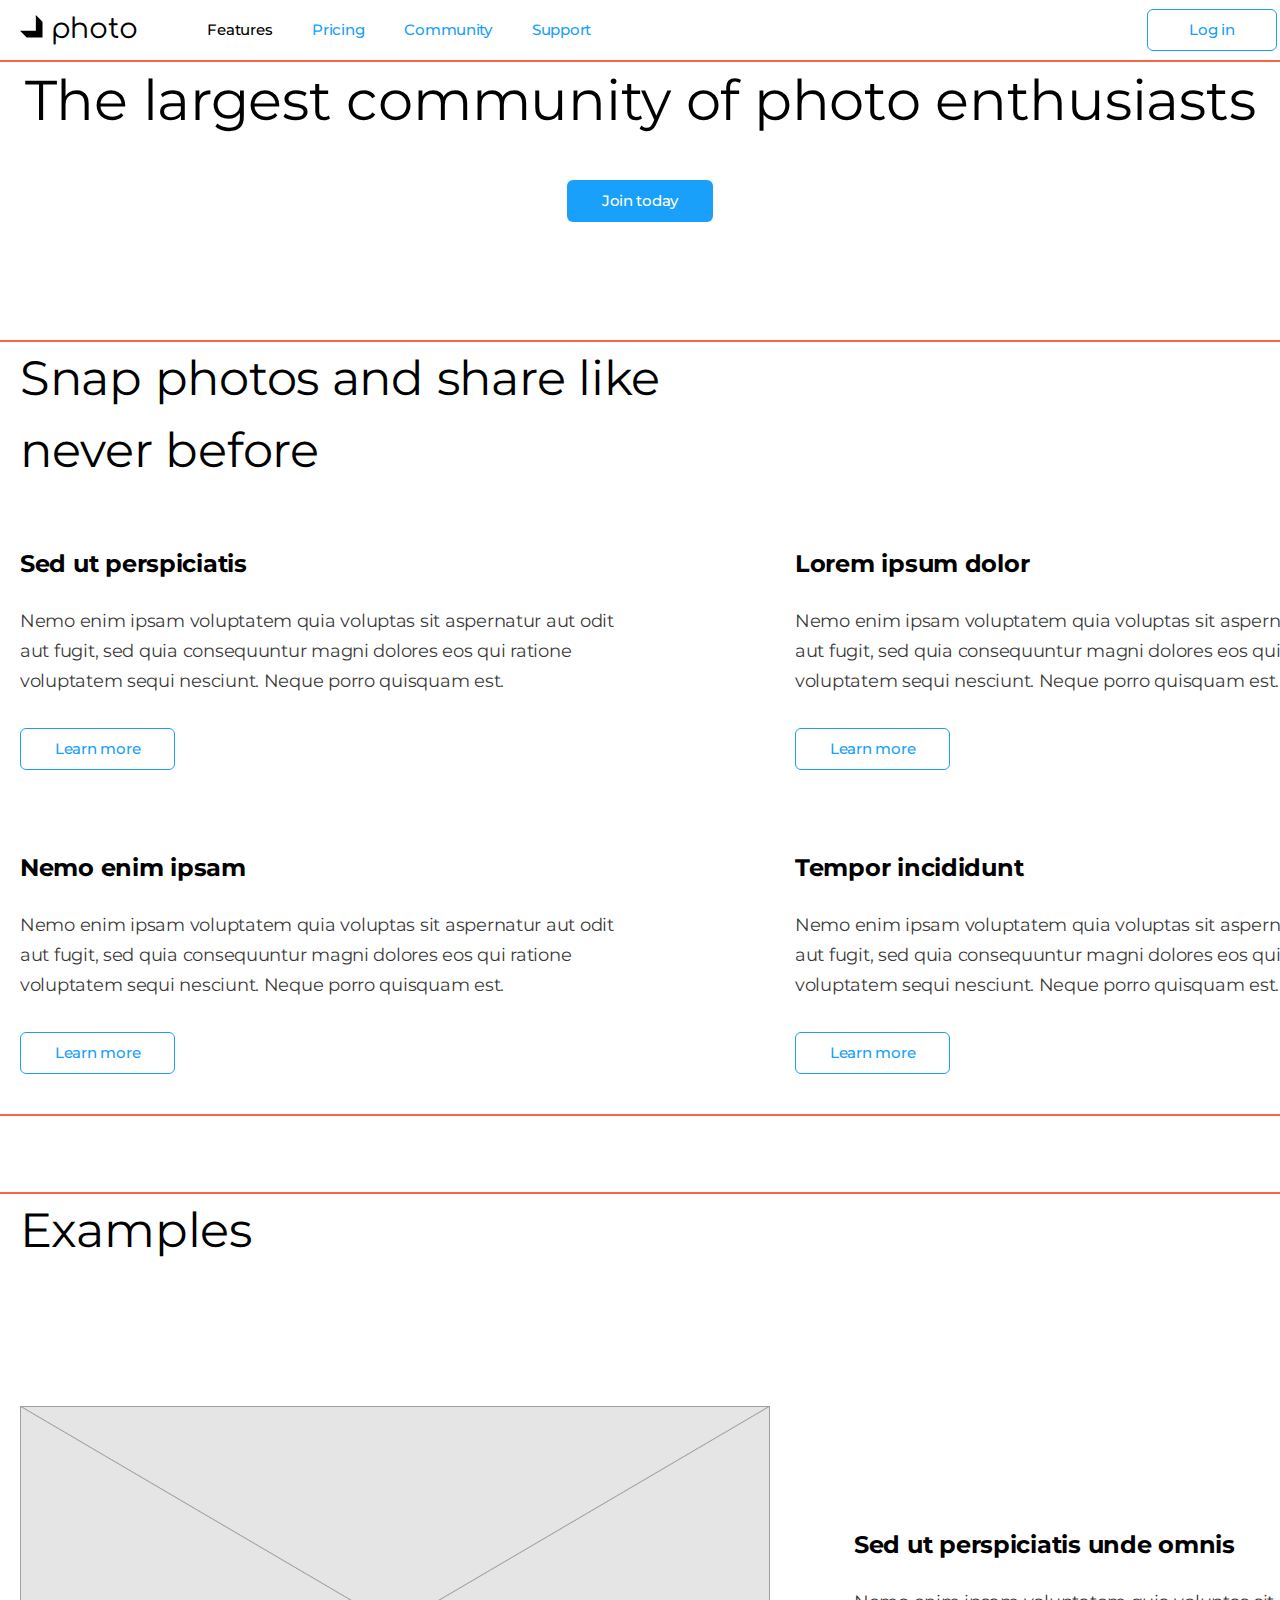
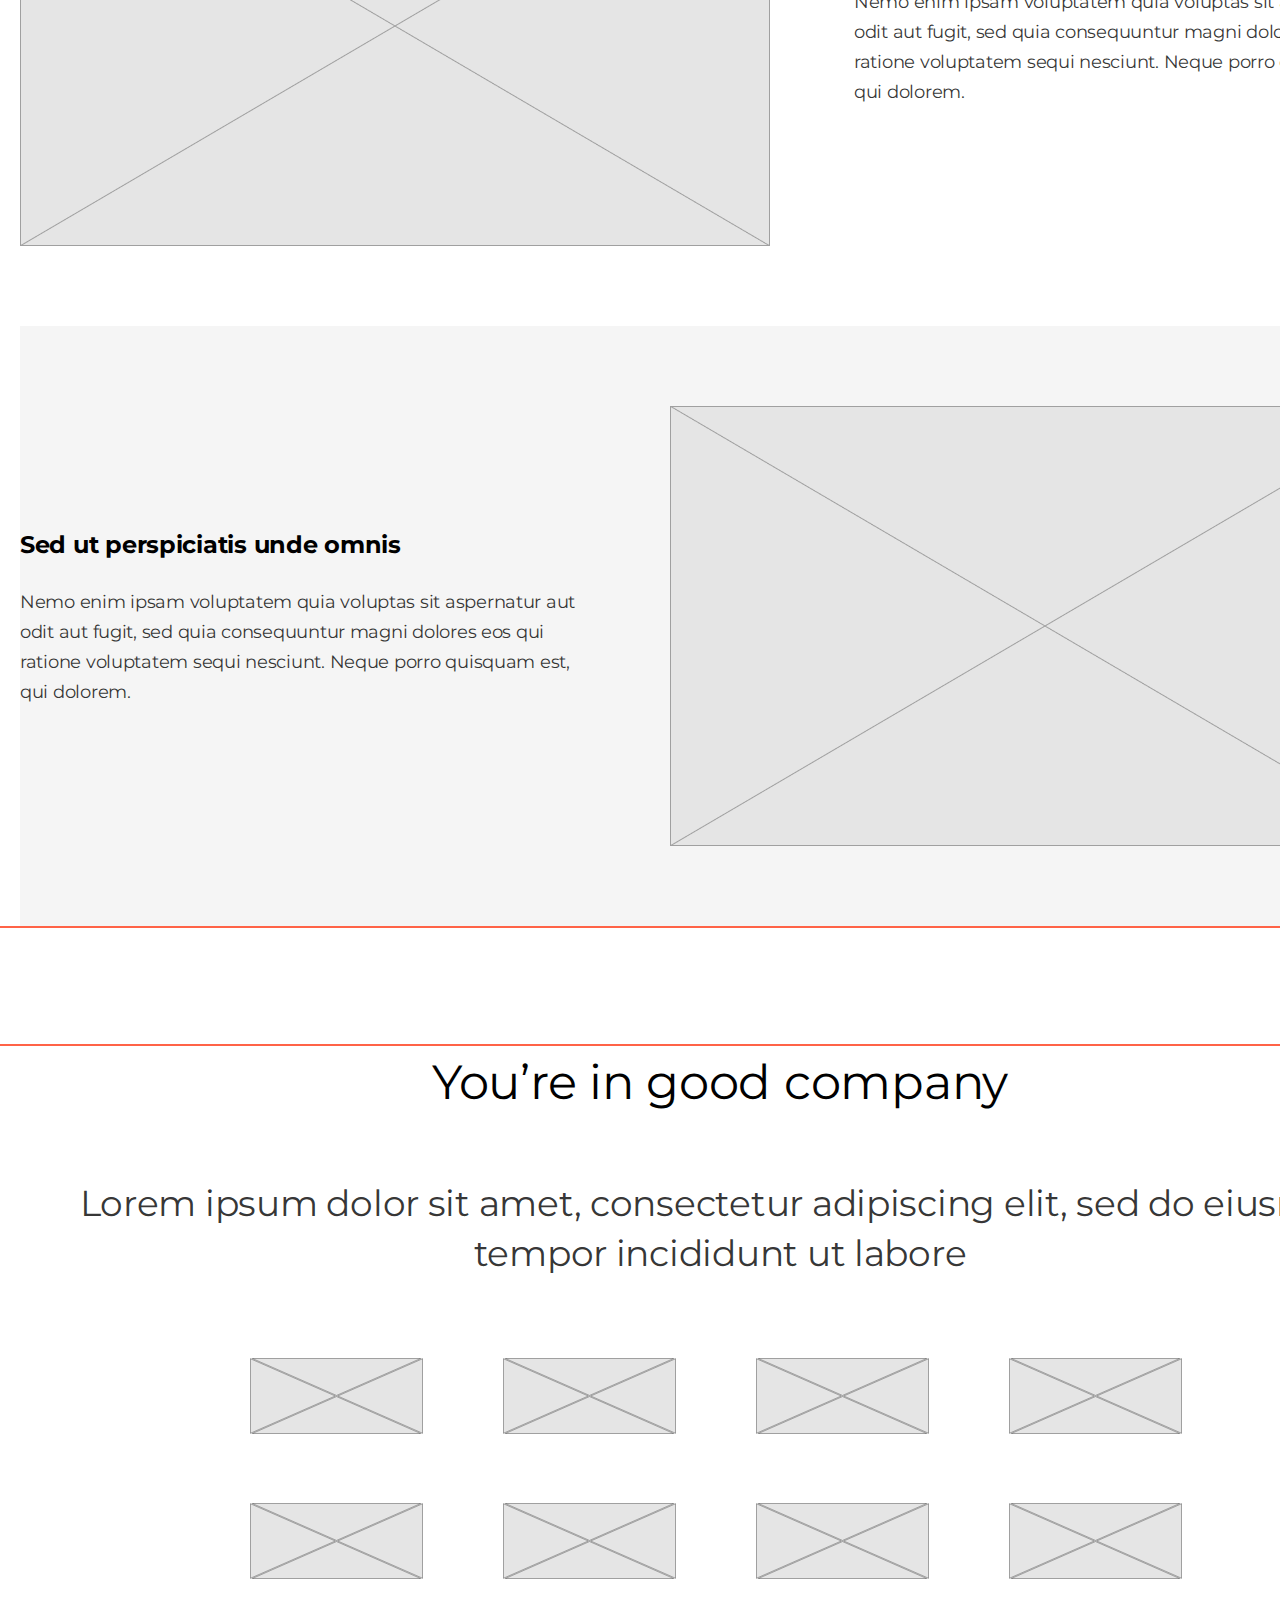
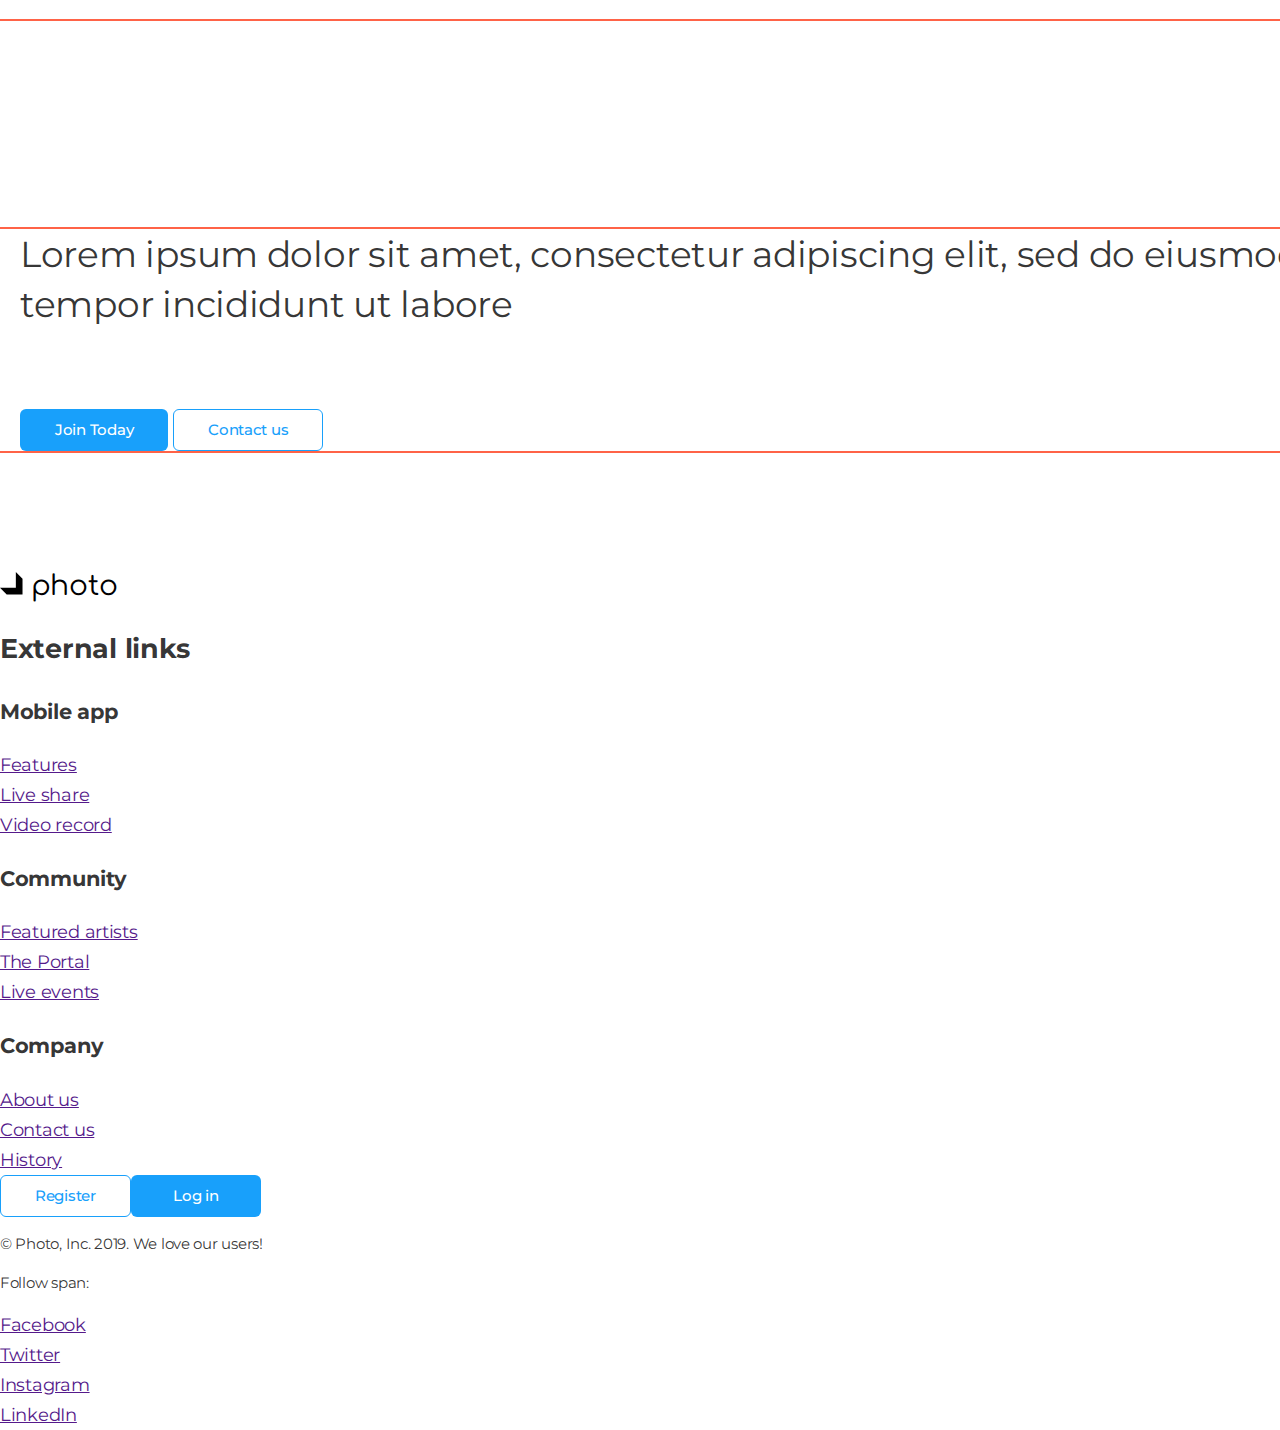
==== index.html @ 089f8cf5 "Лекція про Флекси" ====
<!DOCTYPE html>
<html lang="en">
  <head>
    <meta charset="UTF-8" />
    <meta name="viewport" content="width=device-width, initial-scale=1.0" />
    <title>Photo app</title>
    <link
      href="https://fonts.googleapis.com/css2?family=Comfortaa&family=Montserrat:wght@400;500;700&display=swap"
      rel="stylesheet"
    />
    <link
      rel="stylesheet"
      href="https://cdnjs.cloudflare.com/ajax/libs/modern-normalize/0.6.0/modern-normalize.min.css"
    />
    <link rel="stylesheet" href="./css/main.css" />
  </head>
  <body>
    <!-- Шапка сайта -->
    <header class="page-header">
      <nav class="container main-nav">
        <a href="./index.html" class="logo">
          <img src="./images/logo.svg" alt="Логотип компании" />
          photo
        </a>

        <ul class="site-nav list">
          <li class="item"><a href="" class="link current">Features</a></li>
          <li class="item"><a href="" class="link">Pricing</a></li>
          <li class="item"><a href="" class="link">Community</a></li>
          <li class="item"><a href="" class="link">Support</a></li>
        </ul>

        <ul class="auth-nav list">
          <li class="item"><a href="" class="button secondary">Log in</a></li>
          <li class="item"><a href="" class="button primary">Register</a></li>
        </ul>
      </nav>
    </header>

    <!-- <div class="test-container">
      <div class="flex-container">
        <div class="flex-element">
          Lorem ipsum dolor sit amet consectetur adipisicing elit. Vel earum,
          repellat ipsa voluptatibus blanditiis sequi provident, quis
          consequuntur labore in vitae vero officia, id eius tenetur quisquam
          voluptatum repellendus impedit.
        </div>
        <div class="flex-element">
          Nisi nostrum iusto itaque, tempora quia aut rem quibusdam, a repellat
          eveniet ipsam? Nobis alias explicabo aut culpa illo quis quasi
          officia, vitae veniam hic iure earum, ea fugit asperiores!
        </div>
        <div class="flex-element">
          Sed provident nostrum praesentium exercitationem nisi labore dolorem,
          cupiditate repellat pariatur tempora commodi vitae ut nobis vel ex
          corporis quia ducimus? Iusto, asperiores? Veniam porro neque
          consequatur quo eius animi.
        </div>
        <div class="flex-element">
          Distinctio maiores consequuntur tenetur, veniam sint commodi quasi
          ipsa rerum error sapiente officia laudantium perspiciatis, facere iure
          molestiae minus animi id obcaecati illum. Maxime modi reiciendis
          deleniti nostrum minima aliquam!
        </div>
        <div class="flex-element">
          Voluptas voluptatibus fugit error sit numquam ratione pariatur, minima
          facilis cupiditate amet sunt iste eius inventore rerum excepturi esse
          quidem blanditiis impedit perferendis voluptates fugiat assumenda
          reprehenderit dolorem nihil? Deleniti.
        </div>
        <div class="flex-element">
          Quibusdam, debitis. Veniam iure, asperiores dolorum ullam mollitia
          sapiente cum non consequatur saepe vero culpa eligendi laboriosam
          earum dolorem adipisci quaerat ducimus nostrum dignissimos. Dolores
          nesciunt nemo quidem magni nostrum!
        </div>
      </div>
    </div> -->

    <main>
      <!-- Герой -->
      <section class="hero">
        <h1 class="hero-title">The largest community of photo enthusiasts</h1>
        <a href="" class="button primary">Join today</a>
      </section>

      <!-- Преимущества -->
      <section class="section">
        <div class="container">
          <h2 class="section-title">
            Snap photos and share like <br />never before
          </h2>

          <ul class="feature-list list">
            <li class="item">
              <h3 class="title">Sed ut perspiciatis</h3>
              <p>
                Nemo enim ipsam voluptatem quia voluptas sit aspernatur aut odit
                aut fugit, sed quia consequuntur magni dolores eos qui ratione
                voluptatem sequi nesciunt. Neque porro quisquam est.
              </p>
              <a href="" class="button secondary">Learn more</a>
            </li>
            <li class="item">
              <h3 class="title">Lorem ipsum dolor</h3>
              <p>
                Nemo enim ipsam voluptatem quia voluptas sit aspernatur aut odit
                aut fugit, sed quia consequuntur magni dolores eos qui ratione
                voluptatem sequi nesciunt. Neque porro quisquam est.
              </p>
              <a href="" class="button secondary">Learn more</a>
            </li>
            <li class="item">
              <h3 class="title">Nemo enim ipsam</h3>
              <p>
                Nemo enim ipsam voluptatem quia voluptas sit aspernatur aut odit
                aut fugit, sed quia consequuntur magni dolores eos qui ratione
                voluptatem sequi nesciunt. Neque porro quisquam est.
              </p>
              <a href="" class="button secondary">Learn more</a>
            </li>
            <li class="item">
              <h3 class="title">Tempor incididunt</h3>
              <p>
                Nemo enim ipsam voluptatem quia voluptas sit aspernatur aut odit
                aut fugit, sed quia consequuntur magni dolores eos qui ratione
                voluptatem sequi nesciunt. Neque porro quisquam est.
              </p>
              <a href="" class="button secondary">Learn more</a>
            </li>
          </ul>
        </div>
      </section>

      <!-- Примеры работ -->
      <section class="section no-padding">
        <div class="container">
          <h2 class="section-title">Examples</h2>

          <ul class="work-list list">
            <li class="item">
              <img
                src="./images/placeholder.png"
                alt="Зимний лес"
                width="750"
              />
              <div class="content">
                <h3 class="title">Sed ut perspiciatis unde omnis</h3>
                <p>
                  Nemo enim ipsam voluptatem quia voluptas sit aspernatur aut
                  odit aut fugit, sed quia consequuntur magni dolores eos qui
                  ratione voluptatem sequi nesciunt. Neque porro quisquam est,
                  qui dolorem.
                </p>
              </div>
            </li>
            <li class="item">
              <img src="./images/placeholder.png" alt="Поле" width="750" />
              <div class="content">
                <h3 class="title">Sed ut perspiciatis unde omnis</h3>
                <p>
                  Nemo enim ipsam voluptatem quia voluptas sit aspernatur aut
                  odit aut fugit, sed quia consequuntur magni dolores eos qui
                  ratione voluptatem sequi nesciunt. Neque porro quisquam est,
                  qui dolorem.
                </p>
              </div>
            </li>
          </ul>
        </div>
      </section>

      <!-- Клиенты -->
      <section class="section">
        <div class="container">
          <h2 class="section-title centered">You’re in good company</h2>
          <p class="section-description centered">
            Lorem ipsum dolor sit amet, consectetur adipiscing elit, sed do
            eiusmod tempor incididunt ut labore
          </p>

          <ul class="client-list list">
            <li>
              <a href=""
                ><img src="./images/client.svg" alt="Логотип компании"
              /></a>
            </li>
            <li>
              <a href=""
                ><img src="./images/client.svg" alt="Логотип компании"
              /></a>
            </li>
            <li>
              <a href=""
                ><img src="./images/client.svg" alt="Логотип компании"
              /></a>
            </li>
            <li>
              <a href=""
                ><img src="./images/client.svg" alt="Логотип компании"
              /></a>
            </li>
            <li>
              <a href=""
                ><img src="./images/client.svg" alt="Логотип компании"
              /></a>
            </li>
            <li>
              <a href=""
                ><img src="./images/client.svg" alt="Логотип компании"
              /></a>
            </li>
            <li>
              <a href=""
                ><img src="./images/client.svg" alt="Логотип компании"
              /></a>
            </li>
            <li>
              <a href=""
                ><img src="./images/client.svg" alt="Логотип компании"
              /></a>
            </li>
          </ul>
        </div>
      </section>

      <!-- Регистрация -->
      <section class="section">
        <div class="container">
          <p class="section-description">
            Lorem ipsum dolor sit amet, consectetur adipiscing elit, sed do
            eiusmod tempor incididunt ut labore
          </p>

          <div>
            <a href="" class="button primary">Join Today</a>
            <a href="" class="button secondary">Contact us</a>
          </div>
        </div>
      </section>
    </main>

    <!-- Футер -->
    <footer class="page-footer">
      <a href="./index.html" class="logo">
        <img src="./images/logo.svg" alt="Логотип компании" />
        photo
      </a>

      <section>
        <h2>External links</h2>

        <h3>Mobile app</h3>
        <ul class="list">
          <li><a href="">Features</a></li>
          <li><a href="">Live share</a></li>
          <li><a href="">Video record</a></li>
        </ul>

        <h3>Community</h3>
        <ul class="list">
          <li><a href="">Featured artists</a></li>
          <li><a href="">The Portal</a></li>
          <li><a href="">Live events</a></li>
        </ul>

        <h3>Company</h3>
        <ul class="list">
          <li><a href="">About us</a></li>
          <li><a href="">Contact us</a></li>
          <li><a href="">History</a></li>
        </ul>
      </section>

      <ul class="auth-nav list">
        <li><a href="" class="button secondary">Register</a></li>
        <li><a href="" class="button primary">Log in</a></li>
      </ul>

      <p class="copyright">&#169; Photo, Inc. 2019. We love our users!</p>

      <div class="social">
        <p class="label">Follow span:</p>

        <ul class="list">
          <li><a href="" aria-label="Ссылка на Facebook">Facebook</a></li>
          <li><a href="" aria-label="Ссылка на Twitter">Twitter</a></li>
          <li><a href="" aria-label="Ссылка на Instagram">Instagram</a></li>
          <li><a href="" aria-label="Ссылка на LinkedIn">LinkedIn</a></li>
        </ul>
      </div>
    </footer>
  </body>
</html>
---- css/main.css ----
/* цвет основного текста #000000 */
/* вторичный цвет текста  rgba(0, 0, 0, 0.8); */
/* белый #FFFFFF  */
/* акцент #18A0FB */
/* вторичный цвет фона #F5F5F5; */

:root {
  --primary-text-color: rgba(0, 0, 0, 0.8);
  --title-text-color: #000000;
  --accent-color: #18a0fb;
  --primary-white-color: #ffffff;
  --secondary-bg-color: #f5f5f5;
}

body {
  background-color: var(--primary-white-color);
  color: var(--primary-text-color);

  font-family: Montserrat, sans-serif;
  letter-spacing: -0.015em;
  font-size: 18px;
  line-height: 1.67;
}

/* Утиилиты */

.list {
  padding: 0;
  margin: 0;
  list-style: none;
}

.container {
  margin-left: auto;
  margin-right: auto;
  width: 1440px;
  padding-left: 20px;
  padding-right: 20px;
  outline: 2px solid tomato;
}

/* Logo */

.logo {
  color: var(--title-text-color);
  font-family: Comfortaa, cursive;

  font-size: 28px;
  line-height: 1.14;
  text-decoration: none;
}

.logo:hover {
  color: var(--accent-color);
}

/* Page header */

.page-header {
}

/* Main nav */

.main-nav {
  display: flex;
  align-items: center;
}

/* Site nav */
.site-nav {
  display: flex;
  margin-left: 70px;
}

.site-nav .item {
  /* background-color: tomato; */
}

.site-nav .item + .item {
  margin-left: 40px;
}

/* .site-nav .item:not(:last-child) {
  margin-right: 40px;
} */

.site-nav .link {
  display: block;
  padding-top: 21px;
  padding-bottom: 21px;

  color: var(--accent-color);
  font-weight: 500;
  font-size: 15px;
  line-height: 1.2;
  text-decoration: none;
}

.site-nav .link:hover,
.site-nav .link:focus {
  color: var(--title-text-color);
}

.site-nav .link.current {
  color: var(--title-text-color);
}

/* Auth nav */
.auth-nav {
  display: flex;
  margin-left: auto;
}

.auth-nav .item + .item {
  margin-left: 12px;
}

/* Hero */

.hero {
  text-align: center;
}

.hero-title {
  margin-top: 0;
  margin-bottom: 40px;

  color: var(--title-text-color);
  font-weight: 400;
  font-size: 56px;
  line-height: 1.43;
}

/* Section */

.section {
  padding-top: 120px;
  padding-bottom: 120px;
}

.section.no-padding {
  padding-top: 0;
  padding-bottom: 0;
}

.section-title {
  margin-top: 0;
  margin-bottom: 60px;

  color: var(--title-text-color);

  font-weight: 400;
  font-size: 48px;
  line-height: 1.5;
}

.section-title.centered,
.section-description.centered {
  text-align: center;
}

.section-description {
  margin-top: 0;
  margin-bottom: 80px;
  font-size: 36px;
  line-height: 1.39;
}

/* Features и Examples */

.feature-list {
  display: flex;
  flex-wrap: wrap;
  margin: -40px -75px;
}

.feature-list .item {
  width: 625px;
  margin: 40px 75px;
}

.feature-list .title,
.work-list .title {
  margin-top: 0;
  margin-bottom: 24px;
  color: var(--title-text-color);

  font-weight: 700;
  font-size: 24px;
  line-height: 1.5;
}

/* Works */

.work-list > .item {
  display: flex;
  align-items: center;
  padding-top: 80px;
  padding-bottom: 80px;
  background-color: var(--primary-white-color);
}

.work-list > .item:nth-child(2n) {
  flex-direction: row-reverse;
  background-color: var(--secondary-bg-color);
}

.feature-list p {
  margin-top: 0;
  margin-bottom: 32px;
}

.work-list > .item:nth-child(2n + 1) > .content {
  margin-left: 84px;
}

.work-list > .item:nth-child(2n) > .content {
  margin-right: 84px;
}

/* Clients */

.client-list {
  display: flex;
  flex-wrap: wrap;
  width: 1020px;
  margin: -30px -40px;
  margin-left: auto;
  margin-right: auto;
}

.client-list li {
  margin: 30px 40px;
}
/* Button */

.button {
  display: inline-block;
  border: 1px solid transparent;
  border-radius: 6px;
  padding: 11px 34px;
  min-width: 130px;

  color: var(--title-text-color);
  background-color: var(--primary-white-color);

  font-weight: 500;
  font-size: 15px;
  line-height: 1.2;
  text-decoration: none;
  text-align: center;
}

.button.primary {
  color: var(--primary-white-color);
  background-color: var(--accent-color);
}

.button.secondary {
  border-color: var(--accent-color);

  color: var(--accent-color);
  background-color: var(--primary-white-color);
}

/* Footer */

.copyright {
  font-size: 15px;
  line-height: 1.6;
}

.social > .label {
  font-size: 15px;
  line-height: 1.6;
}

.test-container {
  width: 1230px;
  padding-left: 15px;
  padding-right: 15px;
  margin-left: auto;
  margin-right: auto;
}

.flex-container {
  display: flex;
  flex-wrap: wrap;
  background-color: teal;
  margin: -15px;
}

.flex-element {
  width: 380px;
  margin: 15px;

  /* calc((100% - кол-во маржинов в строке * значение маржина) / кол-во элементов в строке */
  /* width: calc((100% - 60px) / 3); */
  /* margin-right: 30px; */
  /* margin-bottom: 30px; */

  background-color: tomato;

  /* margin-right: 30px;
  margin-bottom: 30px; */
}

/* .flex-element:nth-child(3n) {
  margin-right: 0;
}
.flex-element:nth-last-child(-n + 3) {
  margin-bottom: 0;
} */

/* .flex-element:nth-child(3n) {
  margin-right: 0;
}
.flex-element:nth-last-child(-n + 3) {
  margin-bottom: 0;
} */

/* Альтернатива */
/* .flex-element:not(:nth-child(3n)) {
  margin-right: 30px;
} */

/* .flex-element:not(:nth-last-child(-n + 3)) {
  margin-bottom: 30px;
} */
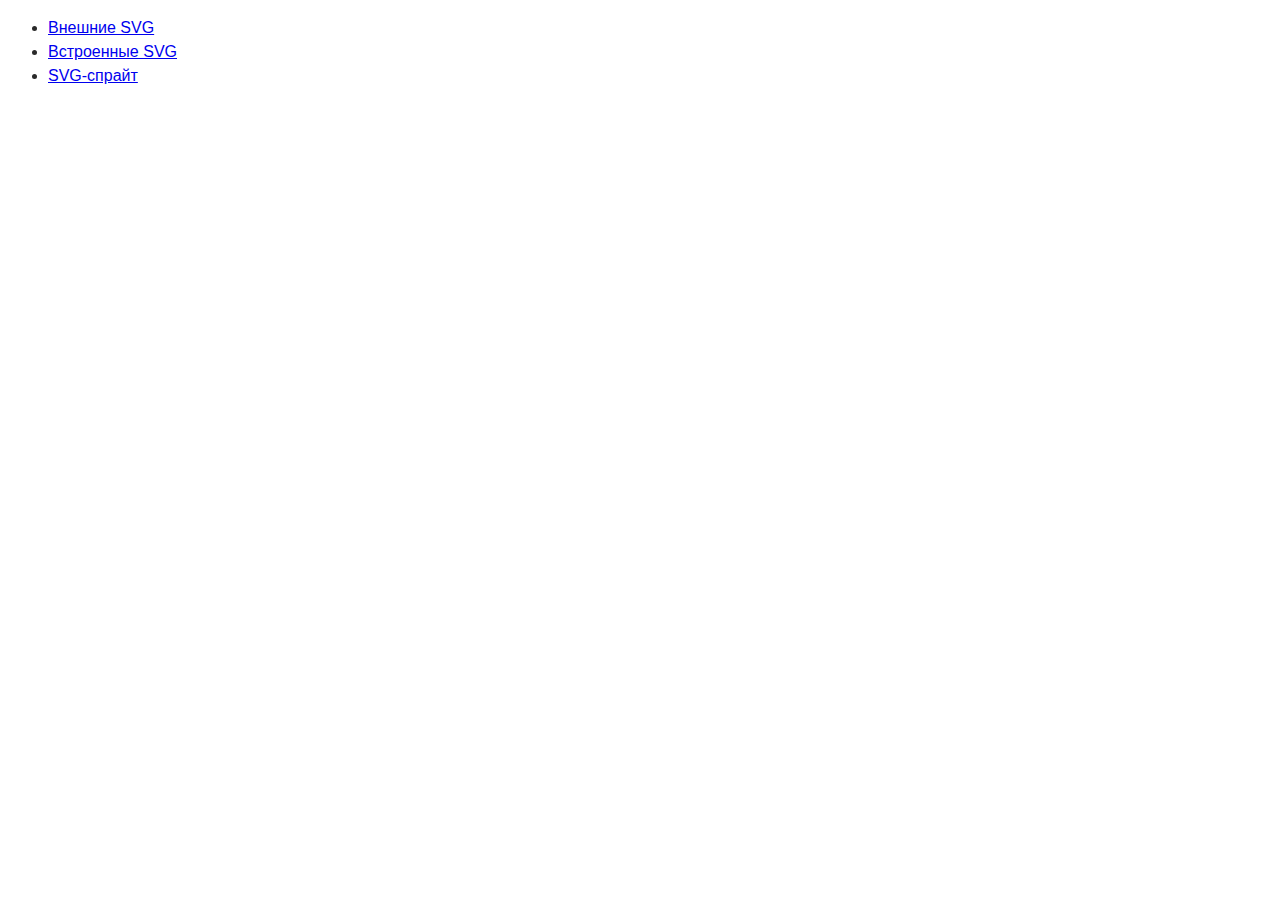
==== commit 7469c453: "копія репозиторію по 8ій темі" ====
--- a/index.html
+++ b/index.html
@@ -1,294 +1,17 @@
 <!DOCTYPE html>
-<html lang="en">
+<html lang="ru">
   <head>
     <meta charset="UTF-8" />
     <meta name="viewport" content="width=device-width, initial-scale=1.0" />
-    <title>Photo app</title>
-    <link
-      href="https://fonts.googleapis.com/css2?family=Comfortaa&family=Montserrat:wght@400;500;700&display=swap"
-      rel="stylesheet"
-    />
-    <link
-      rel="stylesheet"
-      href="https://cdnjs.cloudflare.com/ajax/libs/modern-normalize/0.6.0/modern-normalize.min.css"
-    />
-    <link rel="stylesheet" href="./css/main.css" />
+    <title>Фон и декоративные элементмы</title>
+    <link rel="stylesheet" href="./css/common.css" />
+    <link rel="stylesheet" href="./css/styles.css" />
   </head>
   <body>
-    <!-- Шапка сайта -->
-    <header class="page-header">
-      <nav class="container main-nav">
-        <a href="./index.html" class="logo">
-          <img src="./images/logo.svg" alt="Логотип компании" />
-          photo
-        </a>
-
-        <ul class="site-nav list">
-          <li class="item"><a href="" class="link current">Features</a></li>
-          <li class="item"><a href="" class="link">Pricing</a></li>
-          <li class="item"><a href="" class="link">Community</a></li>
-          <li class="item"><a href="" class="link">Support</a></li>
-        </ul>
-
-        <ul class="auth-nav list">
-          <li class="item"><a href="" class="button secondary">Log in</a></li>
-          <li class="item"><a href="" class="button primary">Register</a></li>
-        </ul>
-      </nav>
-    </header>
-
-    <!-- <div class="test-container">
-      <div class="flex-container">
-        <div class="flex-element">
-          Lorem ipsum dolor sit amet consectetur adipisicing elit. Vel earum,
-          repellat ipsa voluptatibus blanditiis sequi provident, quis
-          consequuntur labore in vitae vero officia, id eius tenetur quisquam
-          voluptatum repellendus impedit.
-        </div>
-        <div class="flex-element">
-          Nisi nostrum iusto itaque, tempora quia aut rem quibusdam, a repellat
-          eveniet ipsam? Nobis alias explicabo aut culpa illo quis quasi
-          officia, vitae veniam hic iure earum, ea fugit asperiores!
-        </div>
-        <div class="flex-element">
-          Sed provident nostrum praesentium exercitationem nisi labore dolorem,
-          cupiditate repellat pariatur tempora commodi vitae ut nobis vel ex
-          corporis quia ducimus? Iusto, asperiores? Veniam porro neque
-          consequatur quo eius animi.
-        </div>
-        <div class="flex-element">
-          Distinctio maiores consequuntur tenetur, veniam sint commodi quasi
-          ipsa rerum error sapiente officia laudantium perspiciatis, facere iure
-          molestiae minus animi id obcaecati illum. Maxime modi reiciendis
-          deleniti nostrum minima aliquam!
-        </div>
-        <div class="flex-element">
-          Voluptas voluptatibus fugit error sit numquam ratione pariatur, minima
-          facilis cupiditate amet sunt iste eius inventore rerum excepturi esse
-          quidem blanditiis impedit perferendis voluptates fugiat assumenda
-          reprehenderit dolorem nihil? Deleniti.
-        </div>
-        <div class="flex-element">
-          Quibusdam, debitis. Veniam iure, asperiores dolorum ullam mollitia
-          sapiente cum non consequatur saepe vero culpa eligendi laboriosam
-          earum dolorem adipisci quaerat ducimus nostrum dignissimos. Dolores
-          nesciunt nemo quidem magni nostrum!
-        </div>
-      </div>
-    </div> -->
-
-    <main>
-      <!-- Герой -->
-      <section class="hero">
-        <h1 class="hero-title">The largest community of photo enthusiasts</h1>
-        <a href="" class="button primary">Join today</a>
-      </section>
-
-      <!-- Преимущества -->
-      <section class="section">
-        <div class="container">
-          <h2 class="section-title">
-            Snap photos and share like <br />never before
-          </h2>
-
-          <ul class="feature-list list">
-            <li class="item">
-              <h3 class="title">Sed ut perspiciatis</h3>
-              <p>
-                Nemo enim ipsam voluptatem quia voluptas sit aspernatur aut odit
-                aut fugit, sed quia consequuntur magni dolores eos qui ratione
-                voluptatem sequi nesciunt. Neque porro quisquam est.
-              </p>
-              <a href="" class="button secondary">Learn more</a>
-            </li>
-            <li class="item">
-              <h3 class="title">Lorem ipsum dolor</h3>
-              <p>
-                Nemo enim ipsam voluptatem quia voluptas sit aspernatur aut odit
-                aut fugit, sed quia consequuntur magni dolores eos qui ratione
-                voluptatem sequi nesciunt. Neque porro quisquam est.
-              </p>
-              <a href="" class="button secondary">Learn more</a>
-            </li>
-            <li class="item">
-              <h3 class="title">Nemo enim ipsam</h3>
-              <p>
-                Nemo enim ipsam voluptatem quia voluptas sit aspernatur aut odit
-                aut fugit, sed quia consequuntur magni dolores eos qui ratione
-                voluptatem sequi nesciunt. Neque porro quisquam est.
-              </p>
-              <a href="" class="button secondary">Learn more</a>
-            </li>
-            <li class="item">
-              <h3 class="title">Tempor incididunt</h3>
-              <p>
-                Nemo enim ipsam voluptatem quia voluptas sit aspernatur aut odit
-                aut fugit, sed quia consequuntur magni dolores eos qui ratione
-                voluptatem sequi nesciunt. Neque porro quisquam est.
-              </p>
-              <a href="" class="button secondary">Learn more</a>
-            </li>
-          </ul>
-        </div>
-      </section>
-
-      <!-- Примеры работ -->
-      <section class="section no-padding">
-        <div class="container">
-          <h2 class="section-title">Examples</h2>
-
-          <ul class="work-list list">
-            <li class="item">
-              <img
-                src="./images/placeholder.png"
-                alt="Зимний лес"
-                width="750"
-              />
-              <div class="content">
-                <h3 class="title">Sed ut perspiciatis unde omnis</h3>
-                <p>
-                  Nemo enim ipsam voluptatem quia voluptas sit aspernatur aut
-                  odit aut fugit, sed quia consequuntur magni dolores eos qui
-                  ratione voluptatem sequi nesciunt. Neque porro quisquam est,
-                  qui dolorem.
-                </p>
-              </div>
-            </li>
-            <li class="item">
-              <img src="./images/placeholder.png" alt="Поле" width="750" />
-              <div class="content">
-                <h3 class="title">Sed ut perspiciatis unde omnis</h3>
-                <p>
-                  Nemo enim ipsam voluptatem quia voluptas sit aspernatur aut
-                  odit aut fugit, sed quia consequuntur magni dolores eos qui
-                  ratione voluptatem sequi nesciunt. Neque porro quisquam est,
-                  qui dolorem.
-                </p>
-              </div>
-            </li>
-          </ul>
-        </div>
-      </section>
-
-      <!-- Клиенты -->
-      <section class="section">
-        <div class="container">
-          <h2 class="section-title centered">You’re in good company</h2>
-          <p class="section-description centered">
-            Lorem ipsum dolor sit amet, consectetur adipiscing elit, sed do
-            eiusmod tempor incididunt ut labore
-          </p>
-
-          <ul class="client-list list">
-            <li>
-              <a href=""
-                ><img src="./images/client.svg" alt="Логотип компании"
-              /></a>
-            </li>
-            <li>
-              <a href=""
-                ><img src="./images/client.svg" alt="Логотип компании"
-              /></a>
-            </li>
-            <li>
-              <a href=""
-                ><img src="./images/client.svg" alt="Логотип компании"
-              /></a>
-            </li>
-            <li>
-              <a href=""
-                ><img src="./images/client.svg" alt="Логотип компании"
-              /></a>
-            </li>
-            <li>
-              <a href=""
-                ><img src="./images/client.svg" alt="Логотип компании"
-              /></a>
-            </li>
-            <li>
-              <a href=""
-                ><img src="./images/client.svg" alt="Логотип компании"
-              /></a>
-            </li>
-            <li>
-              <a href=""
-                ><img src="./images/client.svg" alt="Логотип компании"
-              /></a>
-            </li>
-            <li>
-              <a href=""
-                ><img src="./images/client.svg" alt="Логотип компании"
-              /></a>
-            </li>
-          </ul>
-        </div>
-      </section>
-
-      <!-- Регистрация -->
-      <section class="section">
-        <div class="container">
-          <p class="section-description">
-            Lorem ipsum dolor sit amet, consectetur adipiscing elit, sed do
-            eiusmod tempor incididunt ut labore
-          </p>
-
-          <div>
-            <a href="" class="button primary">Join Today</a>
-            <a href="" class="button secondary">Contact us</a>
-          </div>
-        </div>
-      </section>
-    </main>
-
-    <!-- Футер -->
-    <footer class="page-footer">
-      <a href="./index.html" class="logo">
-        <img src="./images/logo.svg" alt="Логотип компании" />
-        photo
-      </a>
-
-      <section>
-        <h2>External links</h2>
-
-        <h3>Mobile app</h3>
-        <ul class="list">
-          <li><a href="">Features</a></li>
-          <li><a href="">Live share</a></li>
-          <li><a href="">Video record</a></li>
-        </ul>
-
-        <h3>Community</h3>
-        <ul class="list">
-          <li><a href="">Featured artists</a></li>
-          <li><a href="">The Portal</a></li>
-          <li><a href="">Live events</a></li>
-        </ul>
-
-        <h3>Company</h3>
-        <ul class="list">
-          <li><a href="">About us</a></li>
-          <li><a href="">Contact us</a></li>
-          <li><a href="">History</a></li>
-        </ul>
-      </section>
-
-      <ul class="auth-nav list">
-        <li><a href="" class="button secondary">Register</a></li>
-        <li><a href="" class="button primary">Log in</a></li>
-      </ul>
-
-      <p class="copyright">&#169; Photo, Inc. 2019. We love our users!</p>
-
-      <div class="social">
-        <p class="label">Follow span:</p>
-
-        <ul class="list">
-          <li><a href="" aria-label="Ссылка на Facebook">Facebook</a></li>
-          <li><a href="" aria-label="Ссылка на Twitter">Twitter</a></li>
-          <li><a href="" aria-label="Ссылка на Instagram">Instagram</a></li>
-          <li><a href="" aria-label="Ссылка на LinkedIn">LinkedIn</a></li>
-        </ul>
-      </div>
-    </footer>
+    <ul class="nav">
+      <li><a href="/01-external.html">Внешние SVG</a></li>
+      <li><a href="/02-inline.html">Встроенные SVG</a></li>
+      <li><a href="/03-sprite.html">SVG-спрайт</a></li>
+    </ul>
   </body>
 </html>
--- a/css/common.css
+++ b/css/common.css
@@ -0,0 +1,23 @@
+*,
+::before,
+::after {
+  box-sizing: border-box;
+}
+
+body {
+  font-family: -apple-system, BlinkMacSystemFont, "Segoe UI", Roboto, Oxygen,
+    Ubuntu, Cantarell, "Open Sans", "Helvetica Neue", sans-serif;
+  line-height: 1.5;
+  color: #2a2a2a;
+}
+
+.visually-hidden {
+  position: absolute;
+  width: 1px;
+  height: 1px;
+  margin: -1px;
+  border: 0;
+  padding: 0;
+  clip: rect(0 0 0 0);
+  overflow: hidden;
+}
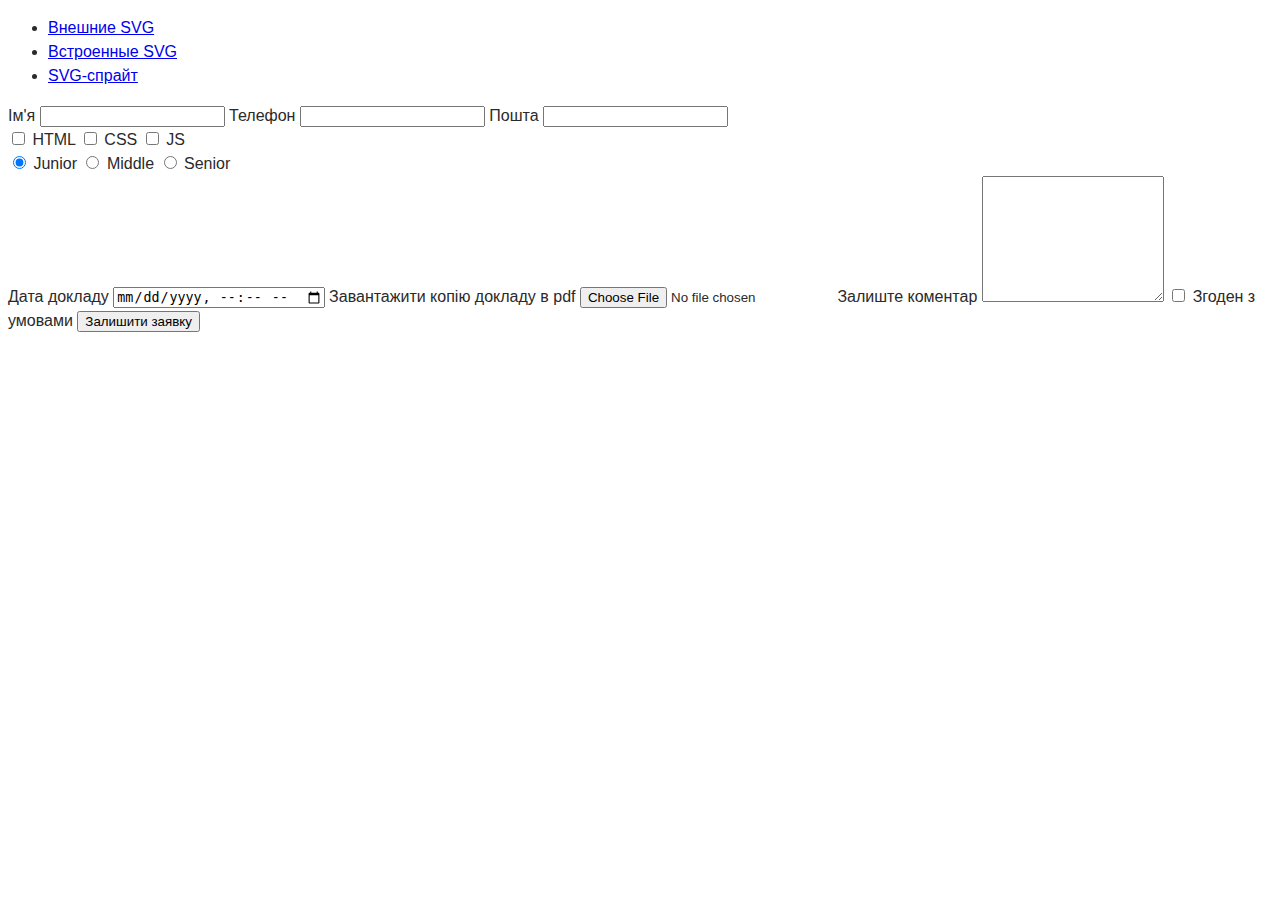
==== commit 1c8d93ab: "Створення форми, без оформлення" ====
--- a/index.html
+++ b/index.html
@@ -13,5 +13,74 @@
       <li><a href="/02-inline.html">Встроенные SVG</a></li>
       <li><a href="/03-sprite.html">SVG-спрайт</a></li>
     </ul>
+
+    <form class="js-speaker-form">
+      <label for="user-name">Ім'я</label>
+      <input type="text" name="user-name" id="user-name" />
+
+      <label for="tel">Телефон</label>
+      <input type="tel" name="tel" id="tel" />
+
+      <label for="mail">Пошта</label>
+      <input type="email" name="mail" id="mail" />
+
+      <div role="group">
+        <input type="checkbox" name="topic" value="html" id="html" />
+        <label for="html">HTML</label>
+
+        <input type="checkbox" name="topic" value="css" id="css" />
+        <label for="css">CSS</label>
+
+        <input type="checkbox" name="topic" value="js" id="js" />
+        <label for="js">JS</label>
+      </div>
+
+      <div role="group">
+        <input
+          type="radio"
+          name="experience"
+          value="junior"
+          id="junior"
+          checked
+        />
+        <label for="junior">Junior</label>
+
+        <input type="radio" name="experience" value="middle" id="middle" />
+        <label for="middle">Middle</label>
+
+        <input type="radio" name="experience" value="senior" id="senior" />
+        <label for="senior">Senior</label>
+      </div>
+
+      <label for="date">Дата докладу</label>
+      <input type="datetime-local" name="date" id="date" />
+
+      <label for="pdf">Завантажити копію докладу в pdf</label>
+      <input type="file" name="pdf" id="pdf" />
+
+      <label for="comment">Залиште коментар</label>
+      <textarea name="comment" id="comment" rows="8"></textarea>
+
+      <input type="checkbox" name="policy" id="policy" />
+      <label for="policy">Згоден з умовами</label>
+
+      <button type="submit">Залишити заявку</button>
+    </form>
+
+    <script>
+      (() => {
+        document
+          .querySelector(".js-speaker-form")
+          .addEventListener("submit", (e) => {
+            e.preventDefault();
+
+            new FormData(e.currentTarget).forEach((value, name) =>
+              console.log(`${name}: ${value}`)
+            );
+
+            e.currentTarget.reset();
+          });
+      })();
+    </script>
   </body>
 </html>
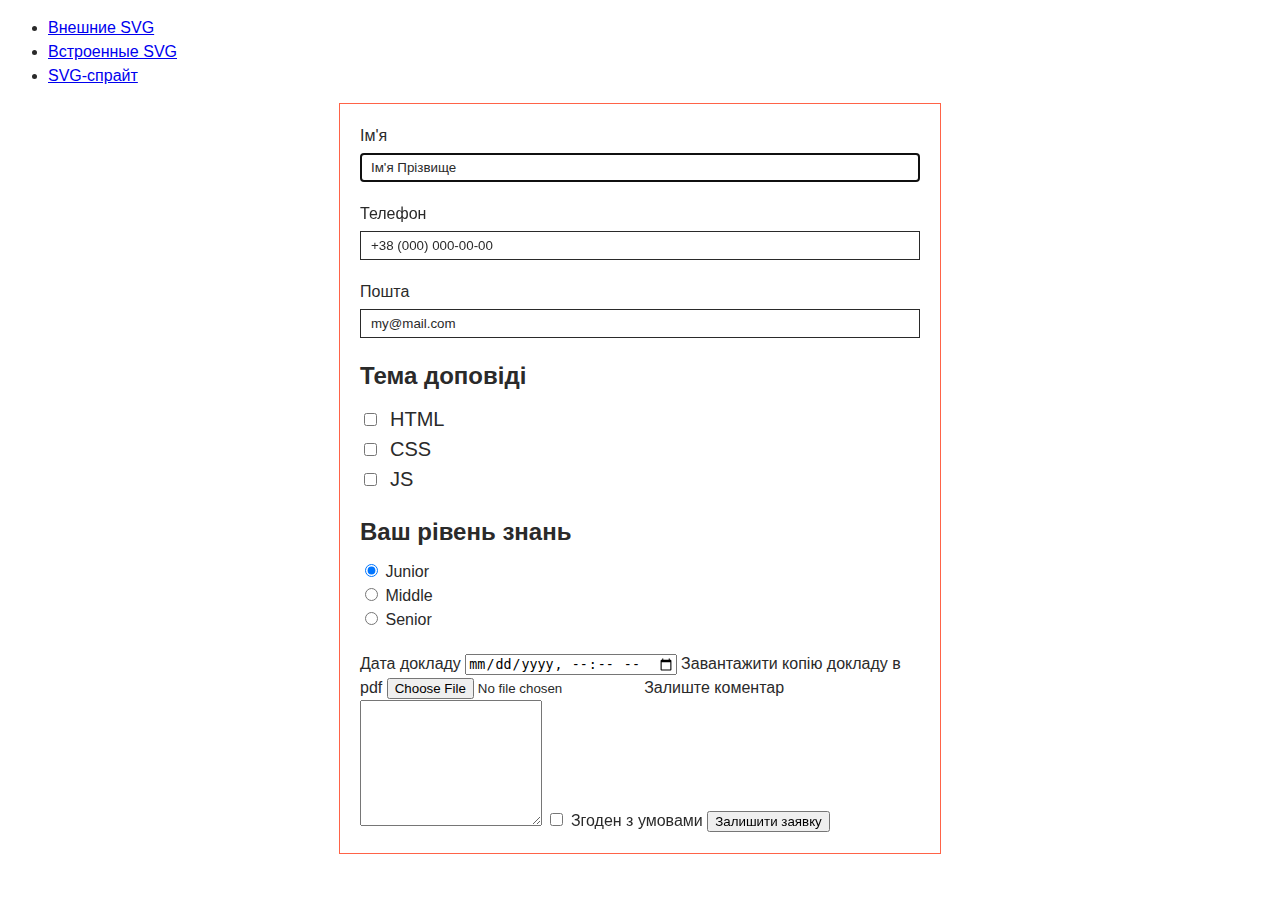
==== commit b2a5c26d: "1" ====
--- a/index.html
+++ b/index.html
@@ -14,42 +14,79 @@
       <li><a href="/03-sprite.html">SVG-спрайт</a></li>
     </ul>
 
-    <form class="js-speaker-form">
-      <label for="user-name">Ім'я</label>
-      <input type="text" name="user-name" id="user-name" />
-
-      <label for="tel">Телефон</label>
-      <input type="tel" name="tel" id="tel" />
-
-      <label for="mail">Пошта</label>
-      <input type="email" name="mail" id="mail" />
-
-      <div role="group">
-        <input type="checkbox" name="topic" value="html" id="html" />
-        <label for="html">HTML</label>
-
-        <input type="checkbox" name="topic" value="css" id="css" />
-        <label for="css">CSS</label>
-
-        <input type="checkbox" name="topic" value="js" id="js" />
-        <label for="js">JS</label>
+    <form class="form js-speaker-form" autocomplete="on">
+      <div class="form-field">
+        <label for="user-name" class="form-label">Ім'я</label>
+        <input
+          class="form-input"
+          type="text"
+          name="user-name"
+          id="user-name"
+          placeholder="Ім'я Прізвище"
+          autofocus
+        />
       </div>
 
-      <div role="group">
+      <div class="form-field">
+        <label for="tel">Телефон</label>
         <input
-          type="radio"
-          name="experience"
-          value="junior"
-          id="junior"
-          checked
+          type="tel"
+          name="tel"
+          id="tel"
+          placeholder="+38 (000) 000-00-00"
         />
-        <label for="junior">Junior</label>
+      </div>
 
-        <input type="radio" name="experience" value="middle" id="middle" />
-        <label for="middle">Middle</label>
+      <div class="form-field">
+        <label for="mail">Пошта</label>
+        <input type="email" name="mail" id="mail" placeholder="my@mail.com" />
+      </div>
 
-        <input type="radio" name="experience" value="senior" id="senior" />
-        <label for="senior">Senior</label>
+      <div role="group" class="group">
+        <h2 class="group-title">Тема доповіді</h2>
+
+        <ul class="topic-options">
+          <li>
+            <input type="checkbox" name="topic" value="html" id="html" />
+            <label for="html">HTML</label>
+          </li>
+
+          <li>
+            <input type="checkbox" name="topic" value="css" id="css" />
+            <label for="css">CSS</label>
+          </li>
+
+          <li>
+            <input type="checkbox" name="topic" value="js" id="js" />
+            <label for="js">JS</label>
+          </li>
+        </ul>
+      </div>
+
+      <div role="group" class="group">
+        <h2 class="group-title">Ваш рівень знань</h2>
+        <ul class="experience-options">
+          <li>
+            <input
+              type="radio"
+              name="experience"
+              value="junior"
+              id="junior"
+              checked
+            />
+            <label for="junior">Junior</label>
+          </li>
+
+          <li>
+            <input type="radio" name="experience" value="middle" id="middle" />
+            <label for="middle">Middle</label>
+          </li>
+
+          <li>
+            <input type="radio" name="experience" value="senior" id="senior" />
+            <label for="senior">Senior</label>
+          </li>
+        </ul>
       </div>
 
       <label for="date">Дата докладу</label>
--- a/css/styles.css
+++ b/css/styles.css
@@ -0,0 +1,59 @@
+.form {
+  width: 600px;
+  outline: 1px solid tomato;
+  margin-left: auto;
+  margin-right: auto;
+  padding: 20px;
+}
+
+.form-field {
+  display: flex;
+  flex-direction: column;
+  margin-bottom: 20px;
+}
+
+.form-field input {
+  margin: 0;
+  padding: 6px 10px;
+  border: 1px solid #2a2a2a;
+}
+
+.form-field label {
+  margin-bottom: 5px;
+}
+
+.form-field input::placeholder {
+  color: #2a2a2a;
+}
+
+.group {
+  margin-bottom: 20px;
+}
+
+.group-title {
+  margin-top: 0;
+  margin-bottom: 10px;
+}
+
+.topic-options,
+.experience-options {
+  padding: 0;
+  margin: 0;
+  list-style: none;
+}
+
+.topic-options input[type="checkbox"] {
+}
+
+.topic-options li {
+  display: flex;
+  align-items: center;
+}
+
+.topic-options label {
+  font-size: 20px;
+  margin-left: 10px;
+}
+
+.experience-options {
+}
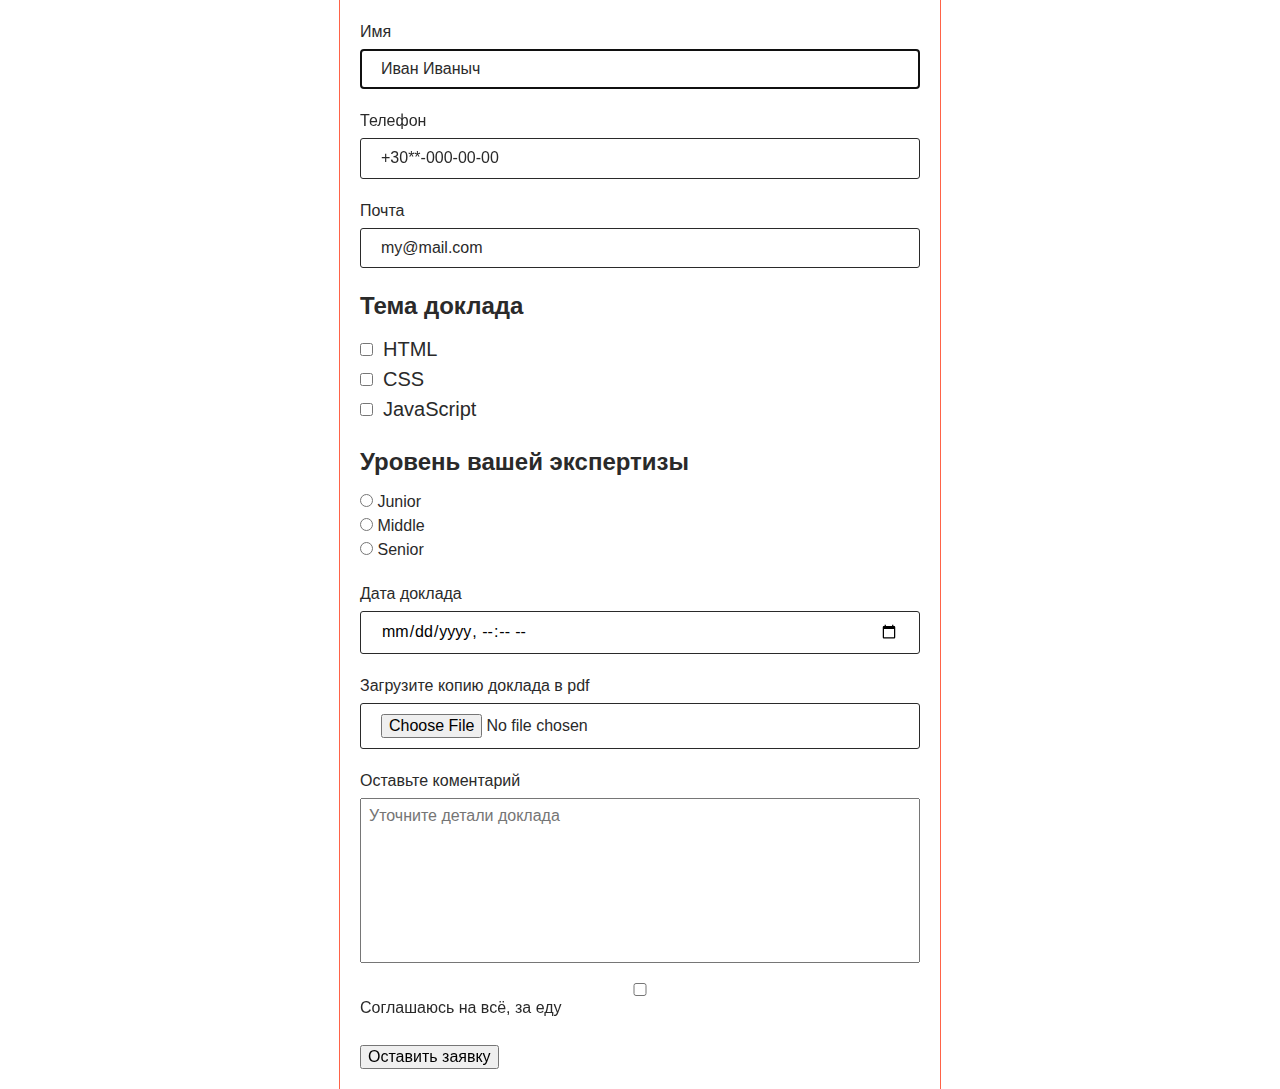
==== commit 43b75abb: "сopy" ====
--- a/index.html
+++ b/index.html
@@ -3,85 +3,67 @@
   <head>
     <meta charset="UTF-8" />
     <meta name="viewport" content="width=device-width, initial-scale=1.0" />
-    <title>Фон и декоративные элементмы</title>
-    <link rel="stylesheet" href="./css/common.css" />
+    <title>Разметка форм</title>
+    <link
+      rel="stylesheet"
+      href="https://cdnjs.cloudflare.com/ajax/libs/modern-normalize/0.6.0/modern-normalize.min.css"
+    />
     <link rel="stylesheet" href="./css/styles.css" />
   </head>
   <body>
-    <ul class="nav">
-      <li><a href="/01-external.html">Внешние SVG</a></li>
-      <li><a href="/02-inline.html">Встроенные SVG</a></li>
-      <li><a href="/03-sprite.html">SVG-спрайт</a></li>
-    </ul>
-
-    <form class="form js-speaker-form" autocomplete="on">
+    <form class="form js-speaker-form">
       <div class="form-field">
-        <label for="user-name" class="form-label">Ім'я</label>
+        <label for="name">Имя</label>
         <input
-          class="form-input"
           type="text"
-          name="user-name"
-          id="user-name"
-          placeholder="Ім'я Прізвище"
+          name="name"
+          id="name"
+          placeholder="Иван Иваныч"
           autofocus
         />
       </div>
 
       <div class="form-field">
         <label for="tel">Телефон</label>
-        <input
-          type="tel"
-          name="tel"
-          id="tel"
-          placeholder="+38 (000) 000-00-00"
-        />
+        <input type="tel" name="tel" id="tel" placeholder="+30**-000-00-00" />
       </div>
 
       <div class="form-field">
-        <label for="mail">Пошта</label>
+        <label for="mail">Почта</label>
         <input type="email" name="mail" id="mail" placeholder="my@mail.com" />
       </div>
 
       <div role="group" class="group">
-        <h2 class="group-title">Тема доповіді</h2>
+        <h2 class="group-title">Тема доклада</h2>
 
         <ul class="topic-options">
           <li>
             <input type="checkbox" name="topic" value="html" id="html" />
             <label for="html">HTML</label>
           </li>
-
           <li>
             <input type="checkbox" name="topic" value="css" id="css" />
             <label for="css">CSS</label>
           </li>
-
           <li>
             <input type="checkbox" name="topic" value="js" id="js" />
-            <label for="js">JS</label>
+            <label for="js">JavaScript</label>
           </li>
         </ul>
       </div>
 
       <div role="group" class="group">
-        <h2 class="group-title">Ваш рівень знань</h2>
-        <ul class="experience-options">
+        <h2 class="group-title">Уровень вашей экспертизы</h2>
+
+        <ul class="experince-options">
           <li>
-            <input
-              type="radio"
-              name="experience"
-              value="junior"
-              id="junior"
-              checked
-            />
+            <input type="radio" name="experience" value="junior" id="junior" />
             <label for="junior">Junior</label>
           </li>
-
           <li>
             <input type="radio" name="experience" value="middle" id="middle" />
             <label for="middle">Middle</label>
           </li>
-
           <li>
             <input type="radio" name="experience" value="senior" id="senior" />
             <label for="senior">Senior</label>
@@ -89,19 +71,33 @@
         </ul>
       </div>
 
-      <label for="date">Дата докладу</label>
-      <input type="datetime-local" name="date" id="date" />
+      <div class="form-field">
+        <label for="date">Дата доклада</label>
+        <input type="datetime-local" name="date" id="date" class="date" />
+      </div>
 
-      <label for="pdf">Завантажити копію докладу в pdf</label>
-      <input type="file" name="pdf" id="pdf" />
+      <div class="form-field">
+        <label for="pdf">Загрузите копию доклада в pdf</label>
+        <input type="file" name="pdf" id="pdf" />
+      </div>
 
-      <label for="comment">Залиште коментар</label>
-      <textarea name="comment" id="comment" rows="8"></textarea>
+      <div class="form-field">
+        <label for="comment">Оставьте коментарий</label>
+        <textarea
+          class="comment"
+          name="comment"
+          id="comment"
+          rows="8"
+          placeholder="Уточните детали доклада"
+        ></textarea>
+      </div>
 
-      <input type="checkbox" name="policy" id="policy" />
-      <label for="policy">Згоден з умовами</label>
+      <div class="form-field">
+        <input type="checkbox" name="policy" id="policy" />
+        <label for="policy">Соглашаюсь на всё, за еду</label>
+      </div>
 
-      <button type="submit">Залишити заявку</button>
+      <button type="submit">Оставить заявку</button>
     </form>
 
     <script>
--- a/css/styles.css
+++ b/css/styles.css
@@ -1,3 +1,18 @@
+* {
+  box-sizing: border-box;
+}
+
+body {
+  font-family: -apple-system, BlinkMacSystemFont, "Segoe UI", Roboto, Oxygen,
+    Ubuntu, Cantarell, "Open Sans", "Helvetica Neue", sans-serif;
+  line-height: 1.5;
+  color: #2a2a2a;
+}
+
+textarea {
+  resize: none;
+}
+
 .form {
   width: 600px;
   outline: 1px solid tomato;
@@ -7,19 +22,21 @@
 }
 
 .form-field {
+  /* outline: 1px solid blue; */
   display: flex;
   flex-direction: column;
   margin-bottom: 20px;
 }
 
+.form-field label {
+  margin-bottom: 5px;
+}
+
 .form-field input {
   margin: 0;
-  padding: 6px 10px;
+  padding: 10px 20px;
+  border-radius: 3px;
   border: 1px solid #2a2a2a;
-}
-
-.form-field label {
-  margin-bottom: 5px;
 }
 
 .form-field input::placeholder {
@@ -36,13 +53,10 @@
 }
 
 .topic-options,
-.experience-options {
+.experince-options {
   padding: 0;
   margin: 0;
   list-style: none;
-}
-
-.topic-options input[type="checkbox"] {
 }
 
 .topic-options li {
@@ -50,10 +64,20 @@
   align-items: center;
 }
 
+.topic-options input[type="checkbox"] {
+}
+
 .topic-options label {
   font-size: 20px;
   margin-left: 10px;
 }
 
-.experience-options {
+.date {
+  border-width: 2px;
+  border-radius: 4px;
+  padding: 20px 40px;
 }
+
+.comment {
+  padding: 8px;
+}
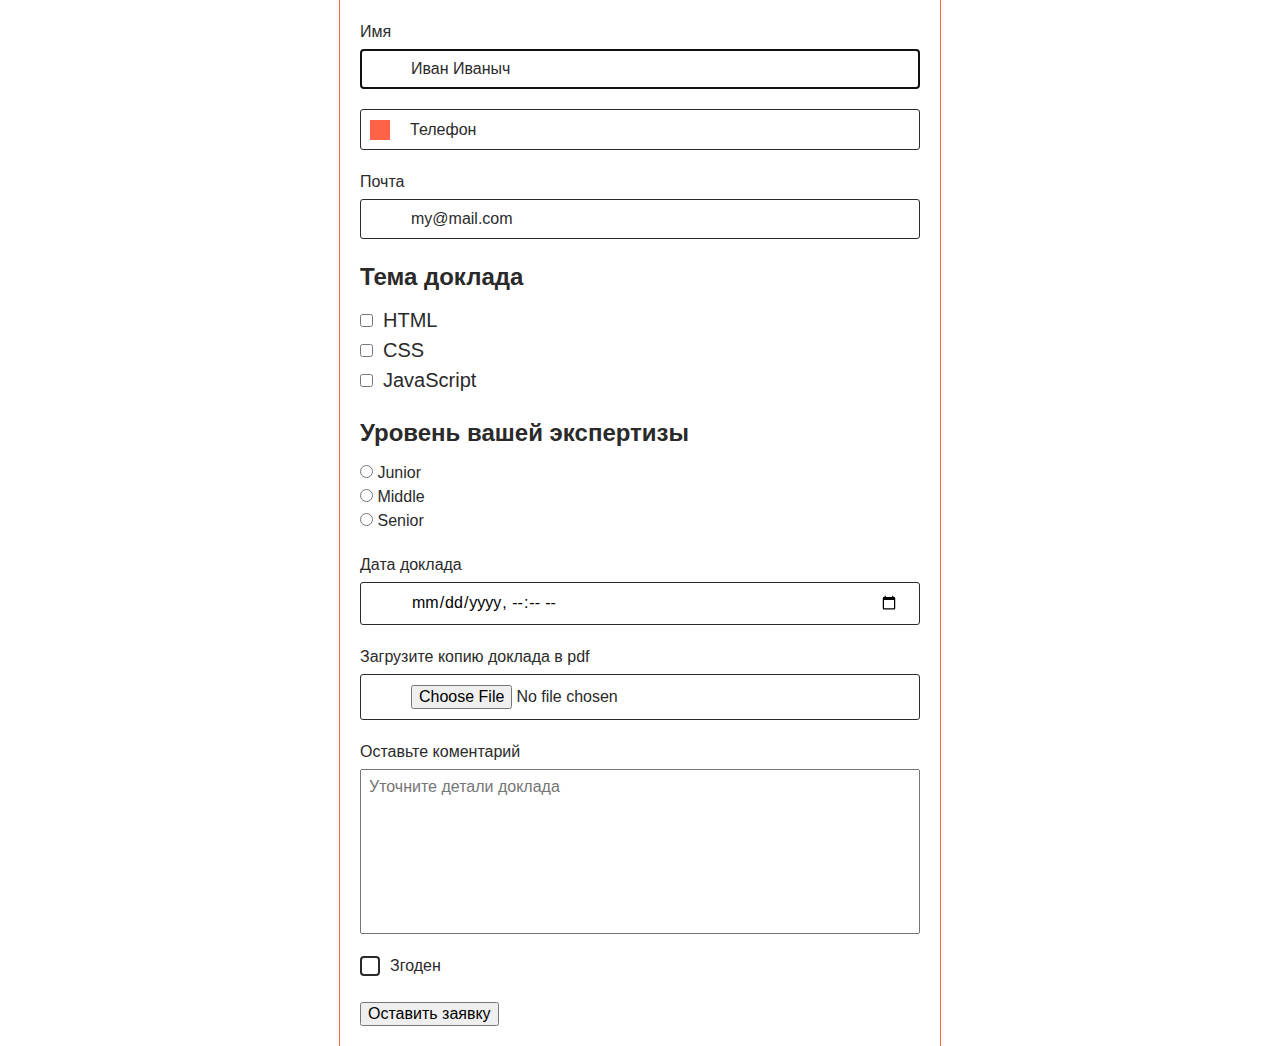
==== commit 6260663a: "1" ====
--- a/index.html
+++ b/index.html
@@ -23,10 +23,16 @@
         />
       </div>
 
-      <div class="form-field">
-        <label for="tel">Телефон</label>
-        <input type="tel" name="tel" id="tel" placeholder="+30**-000-00-00" />
-      </div>
+      <label for="tel" class="form-field">
+        <input
+          type="tel"
+          class="form-input"
+          name="tel"
+          id="tel"
+          placeholder=" " />
+        <span class="form-label"> Телефон </span>
+        <span class="icon"></span
+      ></label>
 
       <div class="form-field">
         <label for="mail">Почта</label>
@@ -92,11 +98,12 @@
         ></textarea>
       </div>
 
-      <div class="form-field">
-        <input type="checkbox" name="policy" id="policy" />
-        <label for="policy">Соглашаюсь на всё, за еду</label>
-      </div>
-
+      <label class="checkbox-label">
+        <input type="checkbox" class="checkbox" name="policy" />
+        <span class="checkbox-icon"></span>
+        Згоден
+      </label>
+      <br />
       <button type="submit">Оставить заявку</button>
     </form>
 
--- a/css/styles.css
+++ b/css/styles.css
@@ -22,6 +22,10 @@
 }
 
 .form-field {
+  position: relative;
+
+  display: block;
+
   /* outline: 1px solid blue; */
   display: flex;
   flex-direction: column;
@@ -35,6 +39,7 @@
 .form-field input {
   margin: 0;
   padding: 10px 20px;
+  padding-left: 50px;
   border-radius: 3px;
   border: 1px solid #2a2a2a;
 }
@@ -81,3 +86,83 @@
 .comment {
   padding: 8px;
 }
+
+/* .form-input:focus + .form-label,
+.form-input:not(:placeholder-shown) + .form-label {
+  transform: translateY(-50px);
+} */
+
+.form-label {
+  position: absolute;
+  top: 50%;
+  left: 50px;
+  transform: translateY(-50%);
+
+  transition: transform 250ms linear;
+}
+
+.icon {
+  position: absolute;
+  top: 50%;
+  left: 10px;
+
+  transform: translateY(-50%);
+
+  width: 20px;
+  height: 20px;
+  background-color: tomato;
+}
+
+/* .form-input:focus ~ .icon {
+  background-color: blue;
+  border-radius: 50%;
+} */
+
+.form-field:focus-within > .icon {
+  background-color: blue;
+  border-radius: 50%;
+}
+
+.form-field:focus-within > .form-label,
+.form-input:not(:placeholder-shown) + .form-label {
+  transform: translateY(-50px);
+}
+
+.form-input {
+  padding-left: 80px;
+}
+
+.checkbox-label {
+  display: flex;
+  align-items: center;
+}
+
+.checkbox {
+  /* appearance: none; */
+
+  position: absolute;
+  width: 1px;
+  height: 1px;
+  margin: -1px;
+  border: 0;
+  padding: 0;
+  clip: rect(0 0 0 0);
+  overflow: hidden;
+}
+
+.checkbox-icon {
+  display: inline-block;
+  margin-right: 10px;
+  width: 20px;
+  height: 20px;
+  border: 2px solid #2a2a2a;
+  border-radius: 4px;
+}
+
+.checkbox:checked + .checkbox-icon {
+  border-color: transparent;
+  background-color: blue;
+  background-image: url(../images/full-check.svg);
+  background-size: contain;
+  background-origin: border-box;
+}
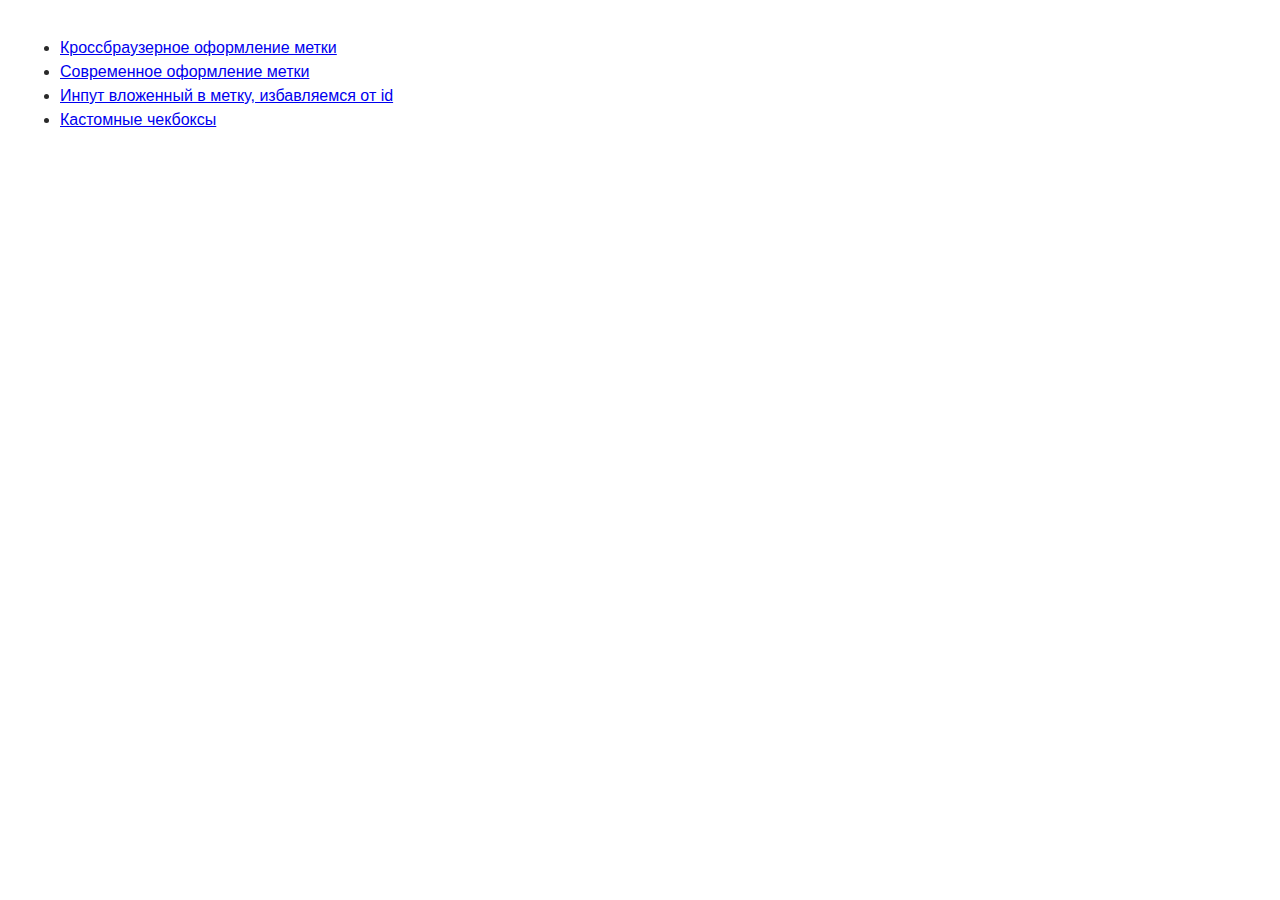
==== commit bcc06192: "копія 12го заняття" ====
--- a/index.html
+++ b/index.html
@@ -3,124 +3,27 @@
   <head>
     <meta charset="UTF-8" />
     <meta name="viewport" content="width=device-width, initial-scale=1.0" />
-    <title>Разметка форм</title>
+    <title>Стилизация форм</title>
     <link
       rel="stylesheet"
       href="https://cdnjs.cloudflare.com/ajax/libs/modern-normalize/0.6.0/modern-normalize.min.css"
     />
-    <link rel="stylesheet" href="./css/styles.css" />
+    <link rel="stylesheet" href="./css/common.css" />
   </head>
   <body>
-    <form class="form js-speaker-form">
-      <div class="form-field">
-        <label for="name">Имя</label>
-        <input
-          type="text"
-          name="name"
-          id="name"
-          placeholder="Иван Иваныч"
-          autofocus
-        />
-      </div>
-
-      <label for="tel" class="form-field">
-        <input
-          type="tel"
-          class="form-input"
-          name="tel"
-          id="tel"
-          placeholder=" " />
-        <span class="form-label"> Телефон </span>
-        <span class="icon"></span
-      ></label>
-
-      <div class="form-field">
-        <label for="mail">Почта</label>
-        <input type="email" name="mail" id="mail" placeholder="my@mail.com" />
-      </div>
-
-      <div role="group" class="group">
-        <h2 class="group-title">Тема доклада</h2>
-
-        <ul class="topic-options">
-          <li>
-            <input type="checkbox" name="topic" value="html" id="html" />
-            <label for="html">HTML</label>
-          </li>
-          <li>
-            <input type="checkbox" name="topic" value="css" id="css" />
-            <label for="css">CSS</label>
-          </li>
-          <li>
-            <input type="checkbox" name="topic" value="js" id="js" />
-            <label for="js">JavaScript</label>
-          </li>
-        </ul>
-      </div>
-
-      <div role="group" class="group">
-        <h2 class="group-title">Уровень вашей экспертизы</h2>
-
-        <ul class="experince-options">
-          <li>
-            <input type="radio" name="experience" value="junior" id="junior" />
-            <label for="junior">Junior</label>
-          </li>
-          <li>
-            <input type="radio" name="experience" value="middle" id="middle" />
-            <label for="middle">Middle</label>
-          </li>
-          <li>
-            <input type="radio" name="experience" value="senior" id="senior" />
-            <label for="senior">Senior</label>
-          </li>
-        </ul>
-      </div>
-
-      <div class="form-field">
-        <label for="date">Дата доклада</label>
-        <input type="datetime-local" name="date" id="date" class="date" />
-      </div>
-
-      <div class="form-field">
-        <label for="pdf">Загрузите копию доклада в pdf</label>
-        <input type="file" name="pdf" id="pdf" />
-      </div>
-
-      <div class="form-field">
-        <label for="comment">Оставьте коментарий</label>
-        <textarea
-          class="comment"
-          name="comment"
-          id="comment"
-          rows="8"
-          placeholder="Уточните детали доклада"
-        ></textarea>
-      </div>
-
-      <label class="checkbox-label">
-        <input type="checkbox" class="checkbox" name="policy" />
-        <span class="checkbox-icon"></span>
-        Згоден
-      </label>
-      <br />
-      <button type="submit">Оставить заявку</button>
-    </form>
-
-    <script>
-      (() => {
-        document
-          .querySelector(".js-speaker-form")
-          .addEventListener("submit", (e) => {
-            e.preventDefault();
-
-            new FormData(e.currentTarget).forEach((value, name) =>
-              console.log(`${name}: ${value}`)
-            );
-
-            e.currentTarget.reset();
-          });
-      })();
-    </script>
+    <ul>
+      <li>
+        <a href="./01-crossbrowser.html">Кроссбраузерное оформление метки</a>
+      </li>
+      <li>
+        <a href="./02-modern-styles.html">Современное оформление метки</a>
+      </li>
+      <li>
+        <a href="./03-nested.html"
+          >Инпут вложенный в метку, избавляемся от id</a
+        >
+      </li>
+      <li><a href="./04-custom.html">Кастомные чекбоксы</a></li>
+    </ul>
   </body>
 </html>
--- a/css/common.css
+++ b/css/common.css
@@ -0,0 +1,13 @@
+*,
+::before,
+::after {
+  box-sizing: border-box;
+}
+
+body {
+  padding: 20px;
+  font-family: -apple-system, BlinkMacSystemFont, 'Segoe UI', Roboto, Oxygen,
+    Ubuntu, Cantarell, 'Open Sans', 'Helvetica Neue', sans-serif;
+  line-height: 1.5;
+  color: #2a2a2a;
+}
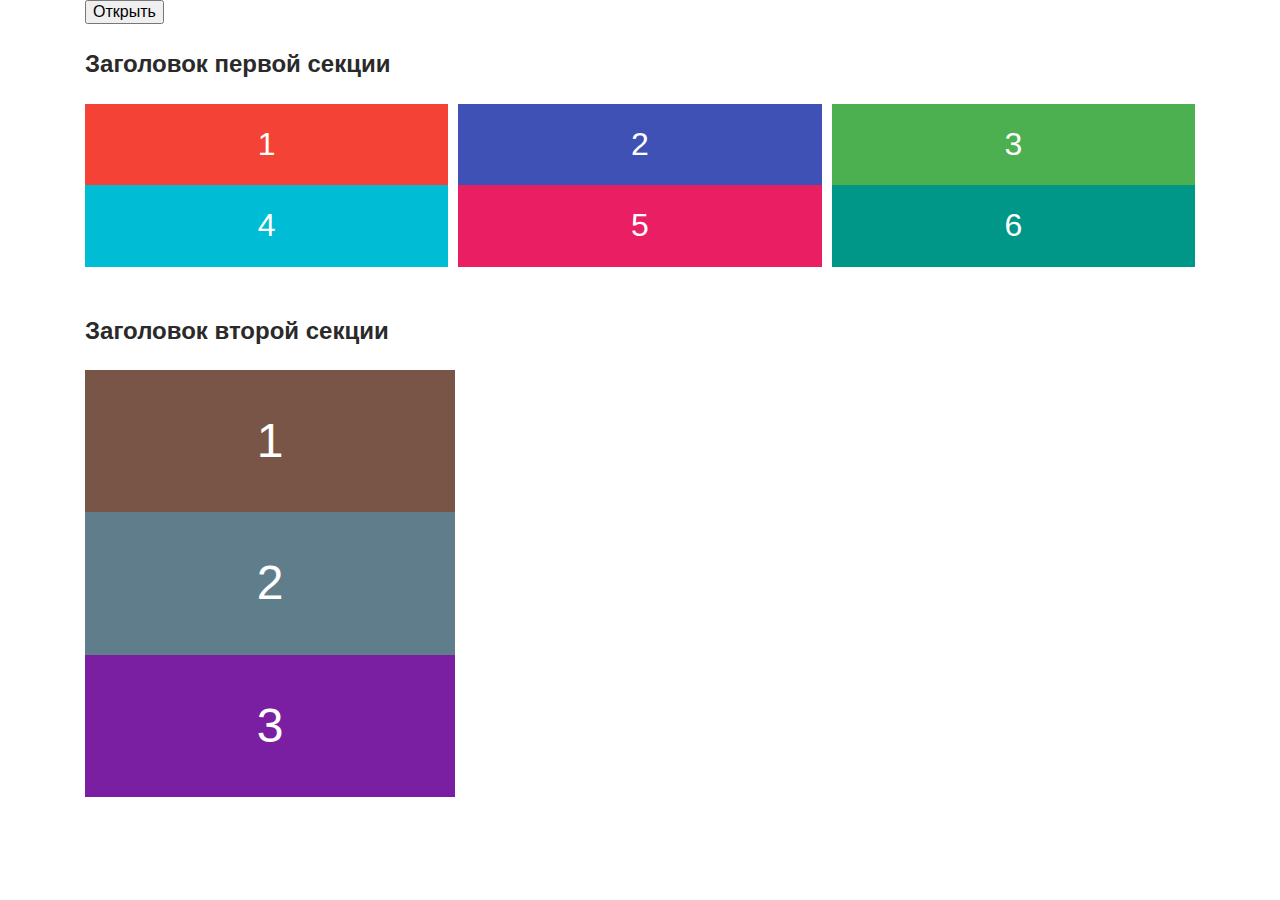
==== commit d1030266: "ытрвп" ====
--- a/index.html
+++ b/index.html
@@ -8,22 +8,40 @@
       rel="stylesheet"
       href="https://cdnjs.cloudflare.com/ajax/libs/modern-normalize/0.6.0/modern-normalize.min.css"
     />
-    <link rel="stylesheet" href="./css/common.css" />
+    <link rel="stylesheet" href="./css/main.min.css" />
   </head>
   <body>
-    <ul>
-      <li>
-        <a href="./01-crossbrowser.html">Кроссбраузерное оформление метки</a>
-      </li>
-      <li>
-        <a href="./02-modern-styles.html">Современное оформление метки</a>
-      </li>
-      <li>
-        <a href="./03-nested.html"
-          >Инпут вложенный в метку, избавляемся от id</a
-        >
-      </li>
-      <li><a href="./04-custom.html">Кастомные чекбоксы</a></li>
-    </ul>
+    <main>
+      <div class="container">
+        <button type="button" data-modal-open>Открыть</button>
+      </div>
+
+      <section class="section features">
+        <div class="container">
+          <h2 class="section-title">Заголовок первой секции</h2>
+
+          <ul class="features-set">
+            <li class="features-item">1</li>
+            <li class="features-item">2</li>
+            <li class="features-item">3</li>
+            <li class="features-item">4</li>
+            <li class="features-item">5</li>
+            <li class="features-item">6</li>
+          </ul>
+        </div>
+      </section>
+
+      <section class="section reviews">
+        <div class="container">
+          <h2 class="section-title">Заголовок второй секции</h2>
+
+          <ul class="reviews-set">
+            <li class="reviews-item">1</li>
+            <li class="reviews-item">2</li>
+            <li class="reviews-item">3</li>
+          </ul>
+        </div>
+      </section>
+    </main>
   </body>
 </html>
--- a/css/main.min.css
+++ b/css/main.min.css
@@ -0,0 +1 @@
+.reviews-set,.features-set{padding:0;margin:0;list-style:none}.company-logo{text-decoration:none;color:currentColor}body{margin:0;font-family:"Helvetica Neue",-apple-system,BlinkMacSystemFont,"Segoe UI",Roboto,Oxygen,Ubuntu,Cantarell,"Open Sans",sans-serif;color:#2a2a2a;background-color:#fff;line-height:1.3}body.modal-open{overflow:hidden}.container{padding-left:15px;padding-right:15px;margin-left:auto;margin-right:auto}@media screen and (min-width: 480px){.container{width:480px}}@media screen and (min-width: 768px){.container{width:768px}}@media screen and (min-width: 1140px){.container{width:1140px}}.page-header{border-bottom:2px solid #000}.page-header .nav{display:-webkit-box;display:-ms-flexbox;display:flex;-webkit-box-align:center;-ms-flex-align:center;align-items:center;-webkit-box-pack:justify;-ms-flex-pack:justify;justify-content:space-between;min-height:80px}.company-logo{padding:10px;font-size:20px;font-weight:500;background-color:#03a9f4;color:#fff}.section{padding-top:24px;padding-bottom:24px}.section-title{margin-top:0;margin-bottom:24px}@media screen and (min-width: 768px){.features-set{display:-webkit-box;display:-ms-flexbox;display:flex;-ms-flex-wrap:wrap;flex-wrap:wrap;-webkit-column-gap:10px;-moz-column-gap:10px;column-gap:10px}}.features-item{text-align:center;padding-top:20px;padding-bottom:20px;color:#fff;font-size:32px}@media screen and (min-width: 768px){.features-item{-ms-flex-preferred-size:calc((100% - 10px)/2);flex-basis:calc((100% - 10px)/2)}}@media screen and (min-width: 1140px){.features-item{-ms-flex-preferred-size:calc((100% - 20px)/3);flex-basis:calc((100% - 20px)/3)}}@media screen and (max-width: 768px){.features-item:not(:last-child){margin-bottom:20px}}.features-item:nth-child(1){background-color:#F44336}.features-item:nth-child(2){background-color:#3F51B5}.features-item:nth-child(3){background-color:#4CAF50}.features-item:nth-child(4){background-color:#00BCD4}.features-item:nth-child(5){background-color:#E91E63}.features-item:nth-child(6){background-color:#009688}.reviews-item{text-align:center;padding:40px;color:#fff;font-size:48px;width:33.3333%}.reviews-item:nth-child(1){background-color:#795548}.reviews-item:nth-child(2){background-color:#607D8B}.reviews-item:nth-child(3){background-color:#7B1FA2}/*# sourceMappingURL=main.min.css.map */